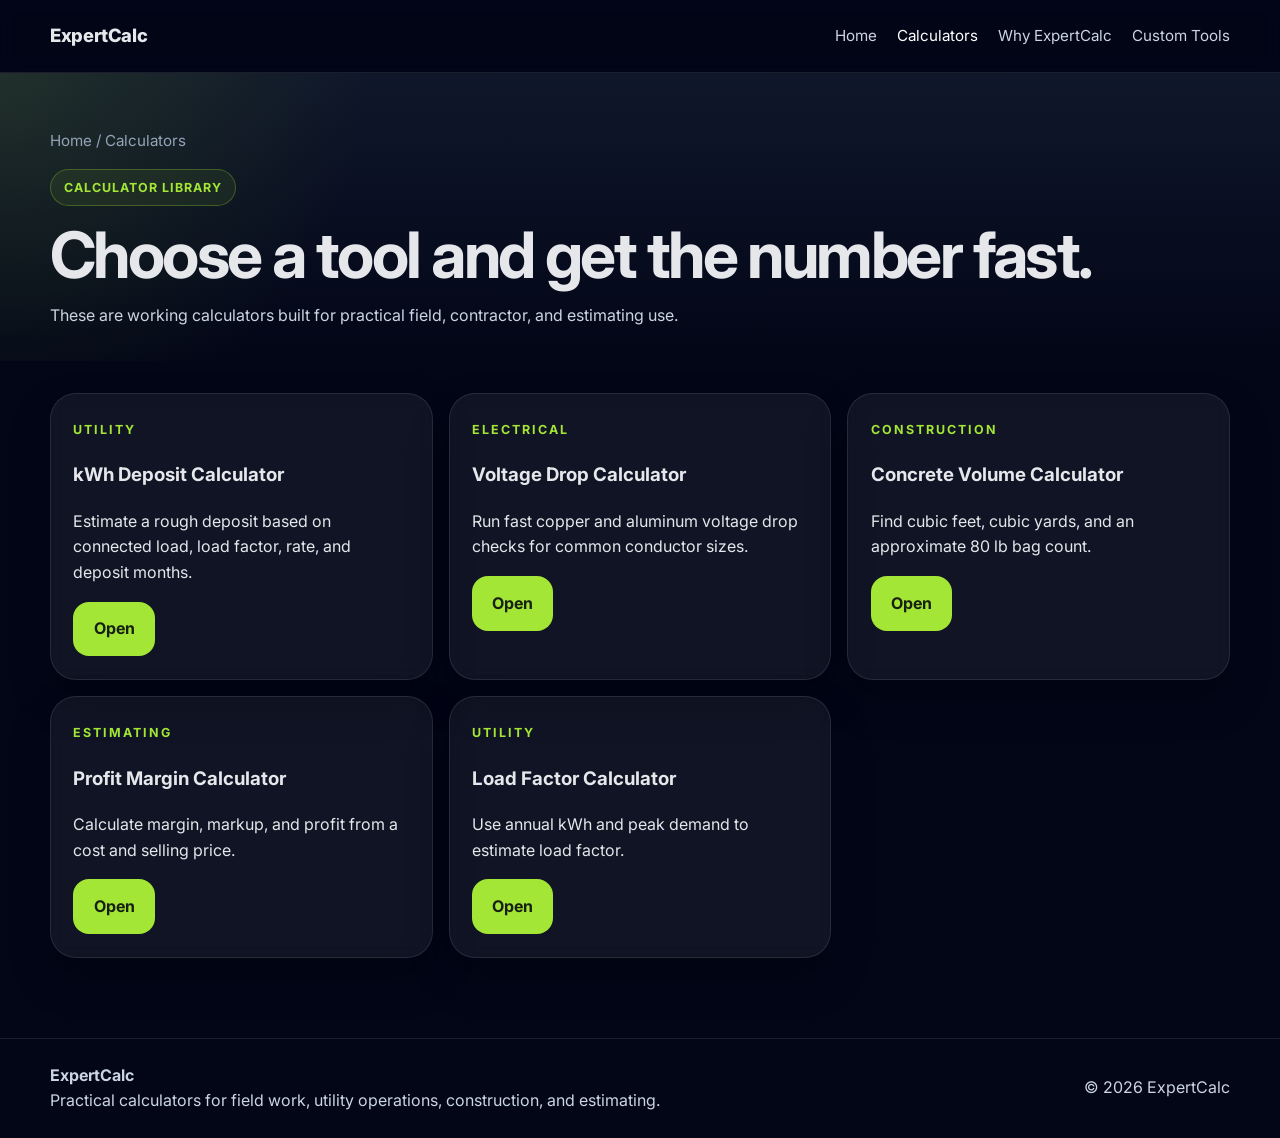
==== calculators/index.html @ a6a85e55 "Add working calculator pages to ExpertCalc" ====
<!DOCTYPE html><html lang="en"><head>
<meta charset="UTF-8" />
<meta name="viewport" content="width=device-width, initial-scale=1.0" />
<link rel="preconnect" href="https://fonts.googleapis.com" />
<link rel="preconnect" href="https://fonts.gstatic.com" crossorigin />
<link href="https://fonts.googleapis.com/css2?family=Inter:wght@400;500;600;700;800&display=swap" rel="stylesheet" />
<link rel="stylesheet" href="../style.css" />
<title>ExpertCalc Calculators</title><meta name="description" content="Browse practical calculators for utility operations, construction, electrical work, and estimating." /></head><body>
<header class="site-header"><div class="container nav"><div class="brand"><a href="../index.html">ExpertCalc</a></div><nav class="nav-links"><a href="../index.html">Home</a><a class="active" href="index.html">Calculators</a><a href="../index.html#why">Why ExpertCalc</a><a href="../index.html#custom">Custom Tools</a></nav></div></header>

<main><section class="page-hero"><div class="container"><div class="breadcrumbs"><a href="../index.html">Home</a> / Calculators</div><div class="eyebrow">Calculator Library</div><h1>Choose a tool and get the number fast.</h1><p>These are working calculators built for practical field, contractor, and estimating use.</p></div></section>
<section class="page-section"><div class="container"><div class="calculator-grid">
<article class="calc-card"><div class="tool-tag">Utility</div><h3><a href="kwh-deposit.html">kWh Deposit Calculator</a></h3><p>Estimate a rough deposit based on connected load, load factor, rate, and deposit months.</p><div class="card-actions"><a class="btn btn-primary" href="kwh-deposit.html">Open</a></div></article>
<article class="calc-card"><div class="tool-tag">Electrical</div><h3><a href="voltage-drop.html">Voltage Drop Calculator</a></h3><p>Run fast copper and aluminum voltage drop checks for common conductor sizes.</p><div class="card-actions"><a class="btn btn-primary" href="voltage-drop.html">Open</a></div></article>
<article class="calc-card"><div class="tool-tag">Construction</div><h3><a href="concrete-volume.html">Concrete Volume Calculator</a></h3><p>Find cubic feet, cubic yards, and an approximate 80 lb bag count.</p><div class="card-actions"><a class="btn btn-primary" href="concrete-volume.html">Open</a></div></article>
<article class="calc-card"><div class="tool-tag">Estimating</div><h3><a href="profit-margin.html">Profit Margin Calculator</a></h3><p>Calculate margin, markup, and profit from a cost and selling price.</p><div class="card-actions"><a class="btn btn-primary" href="profit-margin.html">Open</a></div></article>
<article class="calc-card"><div class="tool-tag">Utility</div><h3><a href="load-factor.html">Load Factor Calculator</a></h3><p>Use annual kWh and peak demand to estimate load factor.</p><div class="card-actions"><a class="btn btn-primary" href="load-factor.html">Open</a></div></article>
</div></div></section></main>
<footer class="site-footer"><div class="container footer-inner"><div><strong>ExpertCalc</strong><br />Practical calculators for field work, utility operations, construction, and estimating.</div><div class="footer-note">© <span id="year"></span> ExpertCalc</div></div></footer><script src="../script.js"></script>
</body></html>
---- style.css ----
:root {
  --bg: #020617; --panel: rgba(255,255,255,0.06); --text: #e5e7eb; --text-soft: #cbd5e1;
  --muted: #94a3b8; --accent: #a3e635; --accent-dark: #84cc16; --border: rgba(255,255,255,0.1);
  --white: #ffffff; --max: 1180px; --shadow: 0 20px 40px rgba(0,0,0,0.28); --danger:#f87171;
}
*{box-sizing:border-box} html{scroll-behavior:smooth}
body{margin:0;font-family:Inter,Arial,sans-serif;background:var(--bg);color:var(--text);line-height:1.6}
a{color:inherit;text-decoration:none}.container{width:min(var(--max),calc(100% - 2rem));margin:0 auto}
.site-header{position:sticky;top:0;z-index:20;backdrop-filter:blur(12px);background:rgba(2,6,23,.82);border-bottom:1px solid var(--border)}
.nav{display:flex;align-items:center;justify-content:space-between;min-height:72px;gap:1rem}
.brand{font-size:1.15rem;font-weight:800;letter-spacing:-.02em}.nav-links{display:flex;gap:1.25rem;color:var(--text-soft);font-size:.95rem}
.nav-links a:hover,.nav-links a.active{color:var(--white)}
.hero,.page-hero{background:radial-gradient(circle at top left,rgba(163,230,53,.12),transparent 28%),linear-gradient(to bottom,#0f172a,#020617)}
.hero{padding:4.5rem 0 4rem}.page-hero{padding:3.5rem 0 1rem}
.hero-grid,.section-heading,.why-grid,.custom-box,.calc-layout{display:grid;gap:1.5rem}
.hero-grid{grid-template-columns:1.1fr .9fr;align-items:center}.section-heading{grid-template-columns:1.1fr .9fr;align-items:end}
.why-grid{grid-template-columns:1.05fr .95fr}.custom-box,.calc-layout{grid-template-columns:1.1fr .9fr}
.eyebrow,.section-label,.tool-tag{display:inline-block;font-size:.78rem;font-weight:700;letter-spacing:.16em;text-transform:uppercase;color:var(--accent)}
.eyebrow{padding:.45rem .8rem;border:1px solid rgba(163,230,53,.28);border-radius:999px;background:rgba(163,230,53,.08);letter-spacing:.08em}
.hero h1,.page-hero h1{margin:1rem 0 0;font-size:clamp(2.4rem,5vw,4.5rem);line-height:1.02;letter-spacing:-.04em}
.hero-text,.page-hero p,.section p,.section-heading p,.small,.info-card p,.result-card p{color:var(--text-soft)}
.hero-actions,.card-actions,.category-pills{display:flex;flex-wrap:wrap;gap:.75rem}.hero-actions{margin-top:1.8rem}.category-pills{margin-top:2rem}
.category-pills span{padding:.7rem .9rem;border-radius:16px;background:rgba(255,255,255,.05);border:1px solid var(--border);color:var(--text-soft);font-size:.92rem}
.btn{display:inline-flex;align-items:center;justify-content:center;min-height:48px;padding:.85rem 1.2rem;border-radius:16px;font-weight:700;transition:.18s ease;cursor:pointer;border:1px solid transparent}
.btn:hover{transform:translateY(-1px)}.btn-primary{background:var(--accent);color:#172012}.btn-primary:hover{background:var(--accent-dark)}
.btn-secondary{border-color:var(--border);color:var(--white);background:transparent}.btn-secondary:hover{background:rgba(255,255,255,.05)}
.hero-cards{display:grid;grid-template-columns:repeat(2,1fr);gap:1rem}.feature-grid{display:grid;grid-template-columns:repeat(4,1fr);gap:1rem}.calculator-grid{display:grid;grid-template-columns:repeat(3,1fr);gap:1rem}
.tool-card,.feature-box,.why-item,.contact-form,.custom-box,.calc-card,.calc-shell,.result-card,.info-card{border:1px solid var(--border);box-shadow:var(--shadow)}
.tool-card,.calc-card{padding:1.4rem;border-radius:26px;background:var(--panel);backdrop-filter:blur(8px)}
.feature-box,.result-card,.info-card{padding:1.4rem;border-radius:24px;background:#0b1220}.why-item{background:var(--panel);border-radius:20px;padding:1.2rem 1.25rem}.why-list{display:grid;gap:1rem}
.custom-box{padding:2rem;border-radius:30px;background:linear-gradient(135deg,#0f172a,#111827)}
.contact-form,.calc-shell{background:rgba(2,6,23,.65);border-radius:24px;padding:1.25rem}
.contact-form input,.contact-form textarea,.calc-shell input,.calc-shell select{width:100%;margin-bottom:.9rem;padding:.95rem 1rem;border-radius:14px;border:1px solid var(--border);background:#0f172a;color:var(--white);font:inherit}
.contact-form input::placeholder,.contact-form textarea::placeholder,.calc-shell input::placeholder{color:var(--muted)}
.contact-form input:focus,.contact-form textarea:focus,.calc-shell input:focus,.calc-shell select:focus{outline:1px solid rgba(163,230,53,.4);border-color:rgba(163,230,53,.4)}
.section,.page-section{padding:5rem 0}.page-section{padding-top:2rem}.section h2,.page-section h2{margin:.55rem 0 0;font-size:clamp(2rem,4vw,3rem);letter-spacing:-.03em}
.result-value{font-size:clamp(2rem,4vw,3rem);font-weight:800;letter-spacing:-.03em;color:var(--white);margin:.5rem 0}.result-sub{font-size:.95rem;color:var(--muted)}
.formula{background:rgba(255,255,255,.04);border:1px solid var(--border);border-radius:14px;padding:.9rem 1rem;color:var(--text);font-family:Consolas,Monaco,monospace;overflow-x:auto}
.note-list{padding-left:1.2rem;color:var(--text-soft)} .note-list li{margin-bottom:.5rem}
.form-message{min-height:1.25rem;margin:.5rem 0 0;color:var(--accent);font-size:.95rem}.error{min-height:1.25rem;color:var(--danger)}
.site-footer{border-top:1px solid var(--border);padding:1.5rem 0;color:var(--text-soft)}.footer-inner{display:flex;justify-content:space-between;gap:1rem;align-items:center}
.breadcrumbs{margin:0 0 1rem;color:var(--muted);font-size:.95rem}
@media (max-width:980px){.hero-grid,.section-heading,.why-grid,.custom-box,.feature-grid,.calculator-grid,.calc-layout{grid-template-columns:1fr}.hero-cards{grid-template-columns:1fr}}
@media (max-width:640px){.nav{flex-direction:column;justify-content:center;padding:.9rem 0}.nav-links{flex-wrap:wrap;justify-content:center}.footer-inner{flex-direction:column;align-items:flex-start}}
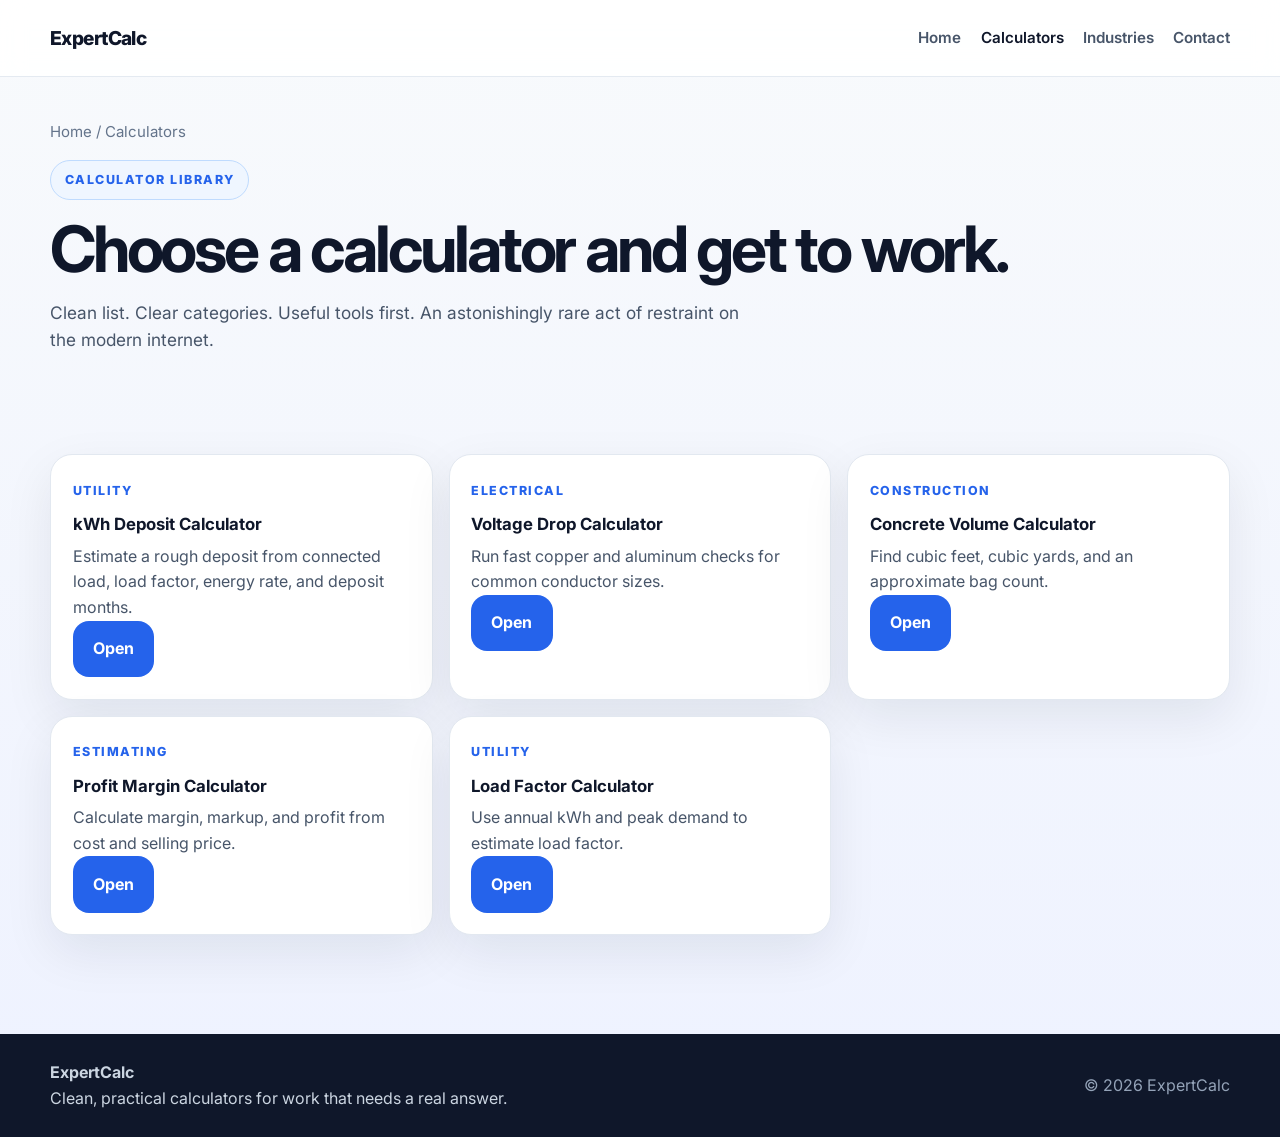
==== commit 2b93142b: "Clean up homepage style and navigation" ====
--- a/calculators/index.html
+++ b/calculators/index.html
@@ -5,16 +5,17 @@
 <link rel="preconnect" href="https://fonts.gstatic.com" crossorigin />
 <link href="https://fonts.googleapis.com/css2?family=Inter:wght@400;500;600;700;800&display=swap" rel="stylesheet" />
 <link rel="stylesheet" href="../style.css" />
-<title>ExpertCalc Calculators</title><meta name="description" content="Browse practical calculators for utility operations, construction, electrical work, and estimating." /></head><body>
-<header class="site-header"><div class="container nav"><div class="brand"><a href="../index.html">ExpertCalc</a></div><nav class="nav-links"><a href="../index.html">Home</a><a class="active" href="index.html">Calculators</a><a href="../index.html#why">Why ExpertCalc</a><a href="../index.html#custom">Custom Tools</a></nav></div></header>
+<title>ExpertCalc Calculators</title><meta name="description" content="Browse clean, practical calculators for utility work, field operations, construction, and estimating." /></head><body>
+<header class="site-header"><div class="container nav"><div class="brand"><a href="../index.html">ExpertCalc</a></div><nav class="nav-links"><a href="../index.html">Home</a><a class="active" href="index.html">Calculators</a><a href="../index.html#industries">Industries</a><a href="../index.html#contact">Contact</a></nav></div></header>
 
-<main><section class="page-hero"><div class="container"><div class="breadcrumbs"><a href="../index.html">Home</a> / Calculators</div><div class="eyebrow">Calculator Library</div><h1>Choose a tool and get the number fast.</h1><p>These are working calculators built for practical field, contractor, and estimating use.</p></div></section>
+<main>
+<section class="page-hero"><div class="container"><div class="breadcrumbs"><a href="../index.html">Home</a> / Calculators</div><div class="eyebrow">Calculator Library</div><h1>Choose a calculator and get to work.</h1><p>Clean list. Clear categories. Useful tools first. An astonishingly rare act of restraint on the modern internet.</p></div></section>
 <section class="page-section"><div class="container"><div class="calculator-grid">
-<article class="calc-card"><div class="tool-tag">Utility</div><h3><a href="kwh-deposit.html">kWh Deposit Calculator</a></h3><p>Estimate a rough deposit based on connected load, load factor, rate, and deposit months.</p><div class="card-actions"><a class="btn btn-primary" href="kwh-deposit.html">Open</a></div></article>
-<article class="calc-card"><div class="tool-tag">Electrical</div><h3><a href="voltage-drop.html">Voltage Drop Calculator</a></h3><p>Run fast copper and aluminum voltage drop checks for common conductor sizes.</p><div class="card-actions"><a class="btn btn-primary" href="voltage-drop.html">Open</a></div></article>
-<article class="calc-card"><div class="tool-tag">Construction</div><h3><a href="concrete-volume.html">Concrete Volume Calculator</a></h3><p>Find cubic feet, cubic yards, and an approximate 80 lb bag count.</p><div class="card-actions"><a class="btn btn-primary" href="concrete-volume.html">Open</a></div></article>
-<article class="calc-card"><div class="tool-tag">Estimating</div><h3><a href="profit-margin.html">Profit Margin Calculator</a></h3><p>Calculate margin, markup, and profit from a cost and selling price.</p><div class="card-actions"><a class="btn btn-primary" href="profit-margin.html">Open</a></div></article>
+<article class="calc-card"><div class="tool-tag">Utility</div><h3><a href="kwh-deposit.html">kWh Deposit Calculator</a></h3><p>Estimate a rough deposit from connected load, load factor, energy rate, and deposit months.</p><div class="card-actions"><a class="btn btn-primary" href="kwh-deposit.html">Open</a></div></article>
+<article class="calc-card"><div class="tool-tag">Electrical</div><h3><a href="voltage-drop.html">Voltage Drop Calculator</a></h3><p>Run fast copper and aluminum checks for common conductor sizes.</p><div class="card-actions"><a class="btn btn-primary" href="voltage-drop.html">Open</a></div></article>
+<article class="calc-card"><div class="tool-tag">Construction</div><h3><a href="concrete-volume.html">Concrete Volume Calculator</a></h3><p>Find cubic feet, cubic yards, and an approximate bag count.</p><div class="card-actions"><a class="btn btn-primary" href="concrete-volume.html">Open</a></div></article>
+<article class="calc-card"><div class="tool-tag">Estimating</div><h3><a href="profit-margin.html">Profit Margin Calculator</a></h3><p>Calculate margin, markup, and profit from cost and selling price.</p><div class="card-actions"><a class="btn btn-primary" href="profit-margin.html">Open</a></div></article>
 <article class="calc-card"><div class="tool-tag">Utility</div><h3><a href="load-factor.html">Load Factor Calculator</a></h3><p>Use annual kWh and peak demand to estimate load factor.</p><div class="card-actions"><a class="btn btn-primary" href="load-factor.html">Open</a></div></article>
 </div></div></section></main>
-<footer class="site-footer"><div class="container footer-inner"><div><strong>ExpertCalc</strong><br />Practical calculators for field work, utility operations, construction, and estimating.</div><div class="footer-note">© <span id="year"></span> ExpertCalc</div></div></footer><script src="../script.js"></script>
+<footer class="site-footer"><div class="container footer-inner"><div><strong>ExpertCalc</strong><br />Clean, practical calculators for work that needs a real answer.</div><div class="footer-note">© <span id="year"></span> ExpertCalc</div></div></footer><script src="../script.js"></script>
 </body></html>
--- a/style.css
+++ b/style.css
@@ -1,45 +1,190 @@
 
-:root {
-  --bg: #020617; --panel: rgba(255,255,255,0.06); --text: #e5e7eb; --text-soft: #cbd5e1;
-  --muted: #94a3b8; --accent: #a3e635; --accent-dark: #84cc16; --border: rgba(255,255,255,0.1);
-  --white: #ffffff; --max: 1180px; --shadow: 0 20px 40px rgba(0,0,0,0.28); --danger:#f87171;
+:root{
+  --bg:#0b1220;
+  --bg-2:#111827;
+  --panel:#ffffff;
+  --panel-soft:#f8fafc;
+  --text:#0f172a;
+  --text-soft:#475569;
+  --muted:#64748b;
+  --border:#e2e8f0;
+  --accent:#2563eb;
+  --accent-dark:#1d4ed8;
+  --accent-soft:#eff6ff;
+  --success:#16a34a;
+  --max:1180px;
+  --radius:22px;
+  --shadow:0 18px 50px rgba(15,23,42,.08);
 }
-*{box-sizing:border-box} html{scroll-behavior:smooth}
-body{margin:0;font-family:Inter,Arial,sans-serif;background:var(--bg);color:var(--text);line-height:1.6}
-a{color:inherit;text-decoration:none}.container{width:min(var(--max),calc(100% - 2rem));margin:0 auto}
-.site-header{position:sticky;top:0;z-index:20;backdrop-filter:blur(12px);background:rgba(2,6,23,.82);border-bottom:1px solid var(--border)}
-.nav{display:flex;align-items:center;justify-content:space-between;min-height:72px;gap:1rem}
-.brand{font-size:1.15rem;font-weight:800;letter-spacing:-.02em}.nav-links{display:flex;gap:1.25rem;color:var(--text-soft);font-size:.95rem}
-.nav-links a:hover,.nav-links a.active{color:var(--white)}
-.hero,.page-hero{background:radial-gradient(circle at top left,rgba(163,230,53,.12),transparent 28%),linear-gradient(to bottom,#0f172a,#020617)}
-.hero{padding:4.5rem 0 4rem}.page-hero{padding:3.5rem 0 1rem}
-.hero-grid,.section-heading,.why-grid,.custom-box,.calc-layout{display:grid;gap:1.5rem}
-.hero-grid{grid-template-columns:1.1fr .9fr;align-items:center}.section-heading{grid-template-columns:1.1fr .9fr;align-items:end}
-.why-grid{grid-template-columns:1.05fr .95fr}.custom-box,.calc-layout{grid-template-columns:1.1fr .9fr}
-.eyebrow,.section-label,.tool-tag{display:inline-block;font-size:.78rem;font-weight:700;letter-spacing:.16em;text-transform:uppercase;color:var(--accent)}
-.eyebrow{padding:.45rem .8rem;border:1px solid rgba(163,230,53,.28);border-radius:999px;background:rgba(163,230,53,.08);letter-spacing:.08em}
-.hero h1,.page-hero h1{margin:1rem 0 0;font-size:clamp(2.4rem,5vw,4.5rem);line-height:1.02;letter-spacing:-.04em}
-.hero-text,.page-hero p,.section p,.section-heading p,.small,.info-card p,.result-card p{color:var(--text-soft)}
-.hero-actions,.card-actions,.category-pills{display:flex;flex-wrap:wrap;gap:.75rem}.hero-actions{margin-top:1.8rem}.category-pills{margin-top:2rem}
-.category-pills span{padding:.7rem .9rem;border-radius:16px;background:rgba(255,255,255,.05);border:1px solid var(--border);color:var(--text-soft);font-size:.92rem}
-.btn{display:inline-flex;align-items:center;justify-content:center;min-height:48px;padding:.85rem 1.2rem;border-radius:16px;font-weight:700;transition:.18s ease;cursor:pointer;border:1px solid transparent}
-.btn:hover{transform:translateY(-1px)}.btn-primary{background:var(--accent);color:#172012}.btn-primary:hover{background:var(--accent-dark)}
-.btn-secondary{border-color:var(--border);color:var(--white);background:transparent}.btn-secondary:hover{background:rgba(255,255,255,.05)}
-.hero-cards{display:grid;grid-template-columns:repeat(2,1fr);gap:1rem}.feature-grid{display:grid;grid-template-columns:repeat(4,1fr);gap:1rem}.calculator-grid{display:grid;grid-template-columns:repeat(3,1fr);gap:1rem}
-.tool-card,.feature-box,.why-item,.contact-form,.custom-box,.calc-card,.calc-shell,.result-card,.info-card{border:1px solid var(--border);box-shadow:var(--shadow)}
-.tool-card,.calc-card{padding:1.4rem;border-radius:26px;background:var(--panel);backdrop-filter:blur(8px)}
-.feature-box,.result-card,.info-card{padding:1.4rem;border-radius:24px;background:#0b1220}.why-item{background:var(--panel);border-radius:20px;padding:1.2rem 1.25rem}.why-list{display:grid;gap:1rem}
-.custom-box{padding:2rem;border-radius:30px;background:linear-gradient(135deg,#0f172a,#111827)}
-.contact-form,.calc-shell{background:rgba(2,6,23,.65);border-radius:24px;padding:1.25rem}
-.contact-form input,.contact-form textarea,.calc-shell input,.calc-shell select{width:100%;margin-bottom:.9rem;padding:.95rem 1rem;border-radius:14px;border:1px solid var(--border);background:#0f172a;color:var(--white);font:inherit}
+*{box-sizing:border-box}
+html{scroll-behavior:smooth}
+body{
+  margin:0;
+  font-family:Inter,Arial,sans-serif;
+  background:linear-gradient(180deg,#f8fafc 0%,#eef2ff 100%);
+  color:var(--text);
+  line-height:1.6;
+}
+a{text-decoration:none;color:inherit}
+.container{width:min(var(--max),calc(100% - 2rem));margin:0 auto}
+.site-header{
+  position:sticky;top:0;z-index:20;
+  backdrop-filter:blur(12px);
+  background:rgba(255,255,255,.88);
+  border-bottom:1px solid rgba(226,232,240,.9);
+}
+.nav{display:flex;align-items:center;justify-content:space-between;min-height:76px;gap:1rem}
+.brand a{font-size:1.2rem;font-weight:800;letter-spacing:-.03em;color:var(--text)}
+.nav-links{display:flex;gap:1.2rem;flex-wrap:wrap}
+.nav-links a{color:var(--text-soft);font-weight:600;font-size:.95rem}
+.nav-links a:hover,.nav-links a.active{color:var(--text)}
+
+.announcement-bar{
+  background:#dbeafe;
+  border-bottom:1px solid #bfdbfe;
+  color:#1e3a8a;
+  font-size:.92rem;
+}
+.announcement-inner{
+  min-height:42px;
+  display:flex;align-items:center;justify-content:center;
+  text-align:center;
+}
+
+.hero{padding:4rem 0 3rem}
+.hero-grid{display:grid;grid-template-columns:1.1fr .9fr;gap:2rem;align-items:center}
+.eyebrow,.section-label,.tool-tag{
+  display:inline-flex;align-items:center;gap:.4rem;
+  font-size:.78rem;font-weight:800;letter-spacing:.12em;text-transform:uppercase;
+  color:var(--accent);
+}
+.eyebrow{
+  padding:.55rem .85rem;border-radius:999px;
+  background:var(--accent-soft);
+  border:1px solid #bfdbfe;
+}
+.hero h1,.page-hero h1{
+  margin:1rem 0 0;
+  font-size:clamp(2.5rem,5vw,4.7rem);
+  line-height:1.02;
+  letter-spacing:-.05em;
+}
+.hero-text,.page-hero p{
+  margin-top:1.1rem;
+  max-width:44rem;
+  font-size:1.08rem;
+  color:var(--text-soft);
+}
+.hero-actions,.card-actions,.quick-links,.category-pills{
+  display:flex;flex-wrap:wrap;gap:.8rem;
+}
+.hero-actions{margin-top:1.6rem}
+.btn{
+  display:inline-flex;align-items:center;justify-content:center;
+  min-height:48px;padding:.9rem 1.2rem;border-radius:16px;
+  font-weight:700;border:1px solid transparent;transition:.18s ease;cursor:pointer;
+}
+.btn:hover{transform:translateY(-1px)}
+.btn-primary{background:var(--accent);color:#fff}
+.btn-primary:hover{background:var(--accent-dark)}
+.btn-secondary{background:#fff;border-color:var(--border);color:var(--text)}
+.btn-secondary:hover{background:#f8fafc}
+.hero-badges,.category-pills{margin-top:1.4rem}
+.hero-badge,.category-pills span{
+  padding:.55rem .8rem;border-radius:999px;background:#fff;border:1px solid var(--border);
+  color:var(--text-soft);font-size:.9rem;font-weight:600;
+}
+
+.hero-card-wrap{
+  display:grid;grid-template-columns:1fr 1fr;gap:1rem;
+}
+.mini-card,.feature-box,.industry-card,.calc-card,.tool-card,.result-card,.info-card,.contact-card,.calc-shell{
+  background:#fff;border:1px solid var(--border);border-radius:22px;box-shadow:var(--shadow);
+}
+.mini-card,.tool-card,.feature-box,.industry-card,.calc-card,.result-card,.info-card,.contact-card,.calc-shell{padding:1.35rem}
+.mini-card h3,.feature-box h3,.industry-card h3,.calc-card h3,.tool-card h3{margin:.55rem 0 .35rem;font-size:1.05rem}
+.mini-card p,.feature-box p,.industry-card p,.calc-card p,.tool-card p,.info-card p,.result-card p{margin:0;color:var(--text-soft)}
+
+.stat-strip{margin-top:1.7rem;display:grid;grid-template-columns:repeat(4,1fr);gap:1rem}
+.stat-card{
+  background:#fff;border:1px solid var(--border);border-radius:18px;padding:1rem;box-shadow:var(--shadow)
+}
+.stat-number{display:block;font-size:1.5rem;font-weight:800;letter-spacing:-.03em}
+.stat-label{color:var(--muted);font-size:.92rem}
+
+.section,.page-section{padding:4.2rem 0}
+.page-hero{padding:2.7rem 0 1rem}
+.section-heading{
+  display:grid;grid-template-columns:1fr .95fr;gap:1.4rem;align-items:end;margin-bottom:1.7rem
+}
+.section h2,.page-section h2{
+  margin:.45rem 0 0;font-size:clamp(2rem,4vw,3rem);letter-spacing:-.04em
+}
+.feature-grid{display:grid;grid-template-columns:repeat(4,1fr);gap:1rem}
+.industry-grid{display:grid;grid-template-columns:repeat(4,1fr);gap:1rem}
+.calculator-grid{display:grid;grid-template-columns:repeat(3,1fr);gap:1rem}
+
+.quick-nav{
+  margin-top:1rem;padding:1rem;border-radius:20px;background:#fff;border:1px solid var(--border);box-shadow:var(--shadow)
+}
+.quick-links a{
+  padding:.65rem .85rem;border-radius:12px;background:#f8fafc;border:1px solid var(--border);font-weight:600;color:var(--text-soft)
+}
+.quick-links a:hover{background:#eef2ff;color:var(--text)}
+
+.highlight-band{
+  margin-top:1rem;padding:1rem 1.1rem;border-radius:18px;background:#eff6ff;border:1px solid #bfdbfe;color:#1e3a8a
+}
+
+.pricing-grid{display:grid;grid-template-columns:1fr 1fr;gap:1rem}
+.price-card{
+  background:#fff;border:1px solid var(--border);border-radius:24px;padding:1.5rem;box-shadow:var(--shadow)
+}
+.price{font-size:2rem;font-weight:800;letter-spacing:-.04em;margin:.5rem 0}
+.list-clean{list-style:none;padding:0;margin:1rem 0 0}
+.list-clean li{padding:.45rem 0;border-bottom:1px solid #eef2f7;color:var(--text-soft)}
+
+.contact-layout{display:grid;grid-template-columns:1.05fr .95fr;gap:1rem}
+.contact-form input,.contact-form textarea,.calc-shell input,.calc-shell select{
+  width:100%;margin-bottom:.9rem;padding:.95rem 1rem;border-radius:14px;border:1px solid var(--border);background:#fff;color:var(--text);font:inherit
+}
 .contact-form input::placeholder,.contact-form textarea::placeholder,.calc-shell input::placeholder{color:var(--muted)}
-.contact-form input:focus,.contact-form textarea:focus,.calc-shell input:focus,.calc-shell select:focus{outline:1px solid rgba(163,230,53,.4);border-color:rgba(163,230,53,.4)}
-.section,.page-section{padding:5rem 0}.page-section{padding-top:2rem}.section h2,.page-section h2{margin:.55rem 0 0;font-size:clamp(2rem,4vw,3rem);letter-spacing:-.03em}
-.result-value{font-size:clamp(2rem,4vw,3rem);font-weight:800;letter-spacing:-.03em;color:var(--white);margin:.5rem 0}.result-sub{font-size:.95rem;color:var(--muted)}
-.formula{background:rgba(255,255,255,.04);border:1px solid var(--border);border-radius:14px;padding:.9rem 1rem;color:var(--text);font-family:Consolas,Monaco,monospace;overflow-x:auto}
-.note-list{padding-left:1.2rem;color:var(--text-soft)} .note-list li{margin-bottom:.5rem}
-.form-message{min-height:1.25rem;margin:.5rem 0 0;color:var(--accent);font-size:.95rem}.error{min-height:1.25rem;color:var(--danger)}
-.site-footer{border-top:1px solid var(--border);padding:1.5rem 0;color:var(--text-soft)}.footer-inner{display:flex;justify-content:space-between;gap:1rem;align-items:center}
-.breadcrumbs{margin:0 0 1rem;color:var(--muted);font-size:.95rem}
-@media (max-width:980px){.hero-grid,.section-heading,.why-grid,.custom-box,.feature-grid,.calculator-grid,.calc-layout{grid-template-columns:1fr}.hero-cards{grid-template-columns:1fr}}
-@media (max-width:640px){.nav{flex-direction:column;justify-content:center;padding:.9rem 0}.nav-links{flex-wrap:wrap;justify-content:center}.footer-inner{flex-direction:column;align-items:flex-start}}
+.contact-form input:focus,.contact-form textarea:focus,.calc-shell input:focus,.calc-shell select:focus{
+  outline:1px solid #93c5fd;border-color:#93c5fd
+}
+.form-message{min-height:1.2rem;color:var(--success);font-size:.94rem}
+.error{min-height:1.2rem;color:#dc2626;font-size:.94rem}
+
+.breadcrumbs{margin:0 0 1rem;color:var(--muted);font-size:.94rem}
+.calc-layout{display:grid;grid-template-columns:1fr .95fr;gap:1rem;align-items:start}
+.field-label{display:block;margin-bottom:.35rem;font-weight:700}
+.result-value{font-size:clamp(2rem,4vw,3rem);font-weight:800;letter-spacing:-.04em;margin:.45rem 0}
+.formula{
+  background:#f8fafc;border:1px solid var(--border);border-radius:14px;padding:.9rem 1rem;
+  font-family:Consolas,Monaco,monospace;overflow:auto
+}
+.note-list{padding-left:1.1rem;color:var(--text-soft)}
+.note-list li{margin-bottom:.45rem}
+
+.site-footer{
+  margin-top:2rem;background:#0f172a;color:#cbd5e1;padding:1.6rem 0
+}
+.footer-inner{display:flex;justify-content:space-between;gap:1rem;align-items:center}
+.footer-note{color:#94a3b8}
+
+@media (max-width:1040px){
+  .feature-grid{grid-template-columns:repeat(2,1fr)}
+  .industry-grid{grid-template-columns:repeat(2,1fr)}
+  .calculator-grid{grid-template-columns:repeat(2,1fr)}
+  .stat-strip{grid-template-columns:repeat(2,1fr)}
+}
+@media (max-width:860px){
+  .hero-grid,.section-heading,.contact-layout,.calc-layout{grid-template-columns:1fr}
+  .hero-card-wrap{grid-template-columns:1fr}
+}
+@media (max-width:640px){
+  .nav{flex-direction:column;justify-content:center;padding:.9rem 0}
+  .nav-links{justify-content:center}
+  .feature-grid,.industry-grid,.calculator-grid,.pricing-grid,.stat-strip{grid-template-columns:1fr}
+  .footer-inner{flex-direction:column;align-items:flex-start}
+}
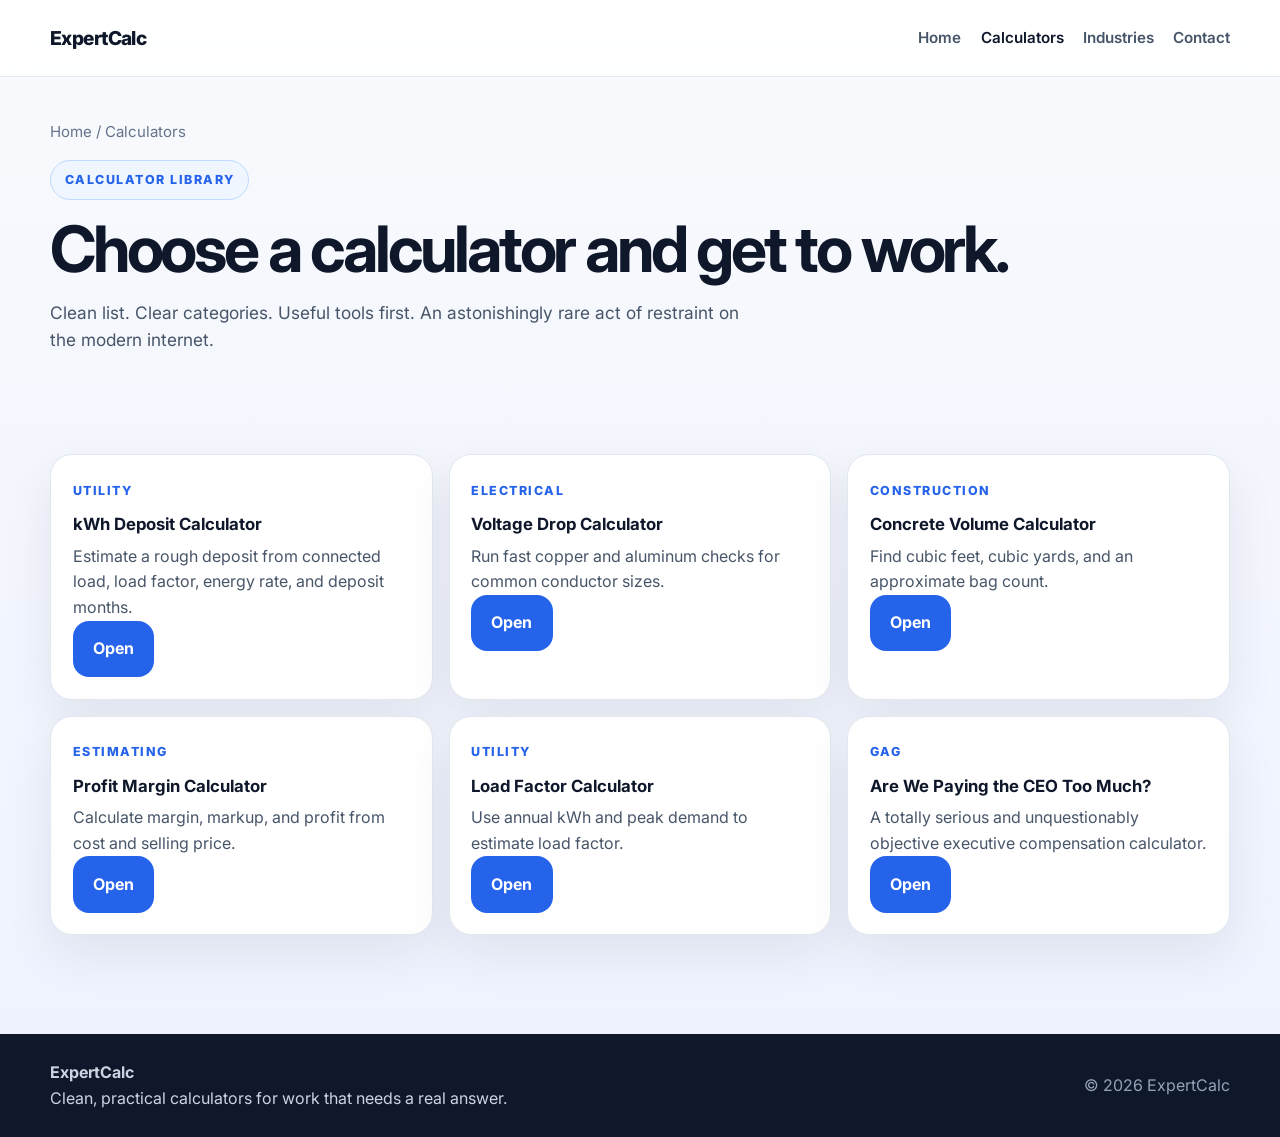
==== commit 9e9a2d35: "Update index.html" ====
--- a/calculators/index.html
+++ b/calculators/index.html
@@ -16,6 +16,14 @@
 <article class="calc-card"><div class="tool-tag">Construction</div><h3><a href="concrete-volume.html">Concrete Volume Calculator</a></h3><p>Find cubic feet, cubic yards, and an approximate bag count.</p><div class="card-actions"><a class="btn btn-primary" href="concrete-volume.html">Open</a></div></article>
 <article class="calc-card"><div class="tool-tag">Estimating</div><h3><a href="profit-margin.html">Profit Margin Calculator</a></h3><p>Calculate margin, markup, and profit from cost and selling price.</p><div class="card-actions"><a class="btn btn-primary" href="profit-margin.html">Open</a></div></article>
 <article class="calc-card"><div class="tool-tag">Utility</div><h3><a href="load-factor.html">Load Factor Calculator</a></h3><p>Use annual kWh and peak demand to estimate load factor.</p><div class="card-actions"><a class="btn btn-primary" href="load-factor.html">Open</a></div></article>
+<article class="calc-card">
+  <div class="tool-tag">Gag</div>
+  <h3><a href="ceo-pay-check.html">Are We Paying the CEO Too Much?</a></h3>
+  <p>A totally serious and unquestionably objective executive compensation calculator.</p>
+  <div class="card-actions">
+    <a class="btn btn-primary" href="ceo-pay-check.html">Open</a>
+  </div>
+</article>
 </div></div></section></main>
 <footer class="site-footer"><div class="container footer-inner"><div><strong>ExpertCalc</strong><br />Clean, practical calculators for work that needs a real answer.</div><div class="footer-note">© <span id="year"></span> ExpertCalc</div></div></footer><script src="../script.js"></script>
-</body></html>+</body></html>
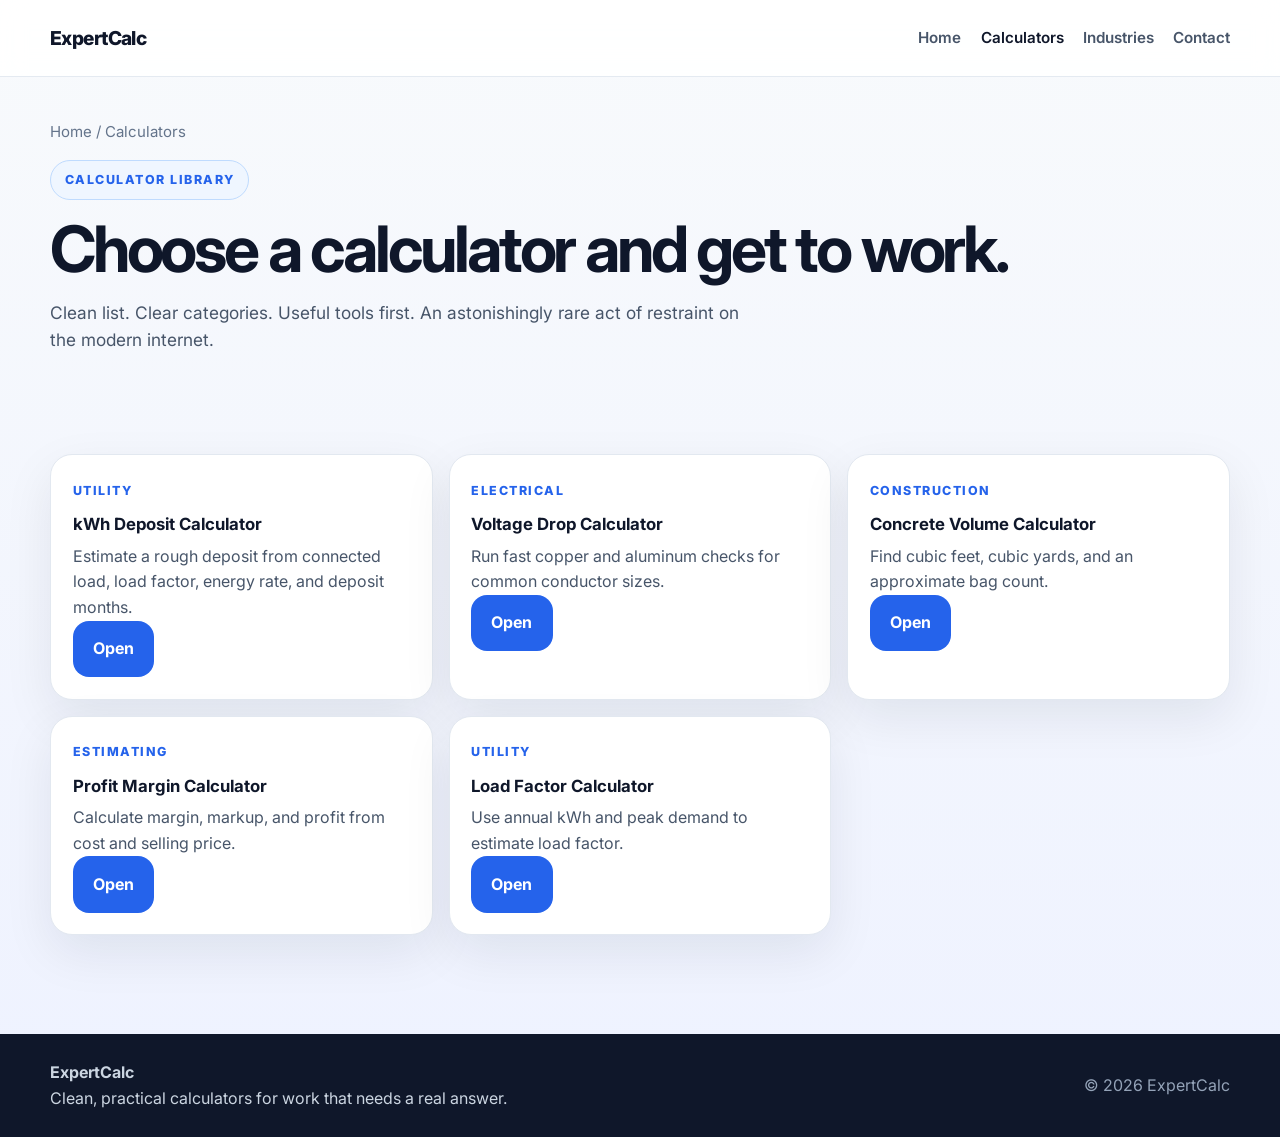
==== commit 39d4b144: "Update index.html" ====
--- a/calculators/index.html
+++ b/calculators/index.html
@@ -16,14 +16,7 @@
 <article class="calc-card"><div class="tool-tag">Construction</div><h3><a href="concrete-volume.html">Concrete Volume Calculator</a></h3><p>Find cubic feet, cubic yards, and an approximate bag count.</p><div class="card-actions"><a class="btn btn-primary" href="concrete-volume.html">Open</a></div></article>
 <article class="calc-card"><div class="tool-tag">Estimating</div><h3><a href="profit-margin.html">Profit Margin Calculator</a></h3><p>Calculate margin, markup, and profit from cost and selling price.</p><div class="card-actions"><a class="btn btn-primary" href="profit-margin.html">Open</a></div></article>
 <article class="calc-card"><div class="tool-tag">Utility</div><h3><a href="load-factor.html">Load Factor Calculator</a></h3><p>Use annual kWh and peak demand to estimate load factor.</p><div class="card-actions"><a class="btn btn-primary" href="load-factor.html">Open</a></div></article>
-<article class="calc-card">
-  <div class="tool-tag">Gag</div>
-  <h3><a href="ceo-pay-check.html">Are We Paying the CEO Too Much?</a></h3>
-  <p>A totally serious and unquestionably objective executive compensation calculator.</p>
-  <div class="card-actions">
-    <a class="btn btn-primary" href="ceo-pay-check.html">Open</a>
-  </div>
-</article>
+
 </div></div></section></main>
 <footer class="site-footer"><div class="container footer-inner"><div><strong>ExpertCalc</strong><br />Clean, practical calculators for work that needs a real answer.</div><div class="footer-note">© <span id="year"></span> ExpertCalc</div></div></footer><script src="../script.js"></script>
 </body></html>
